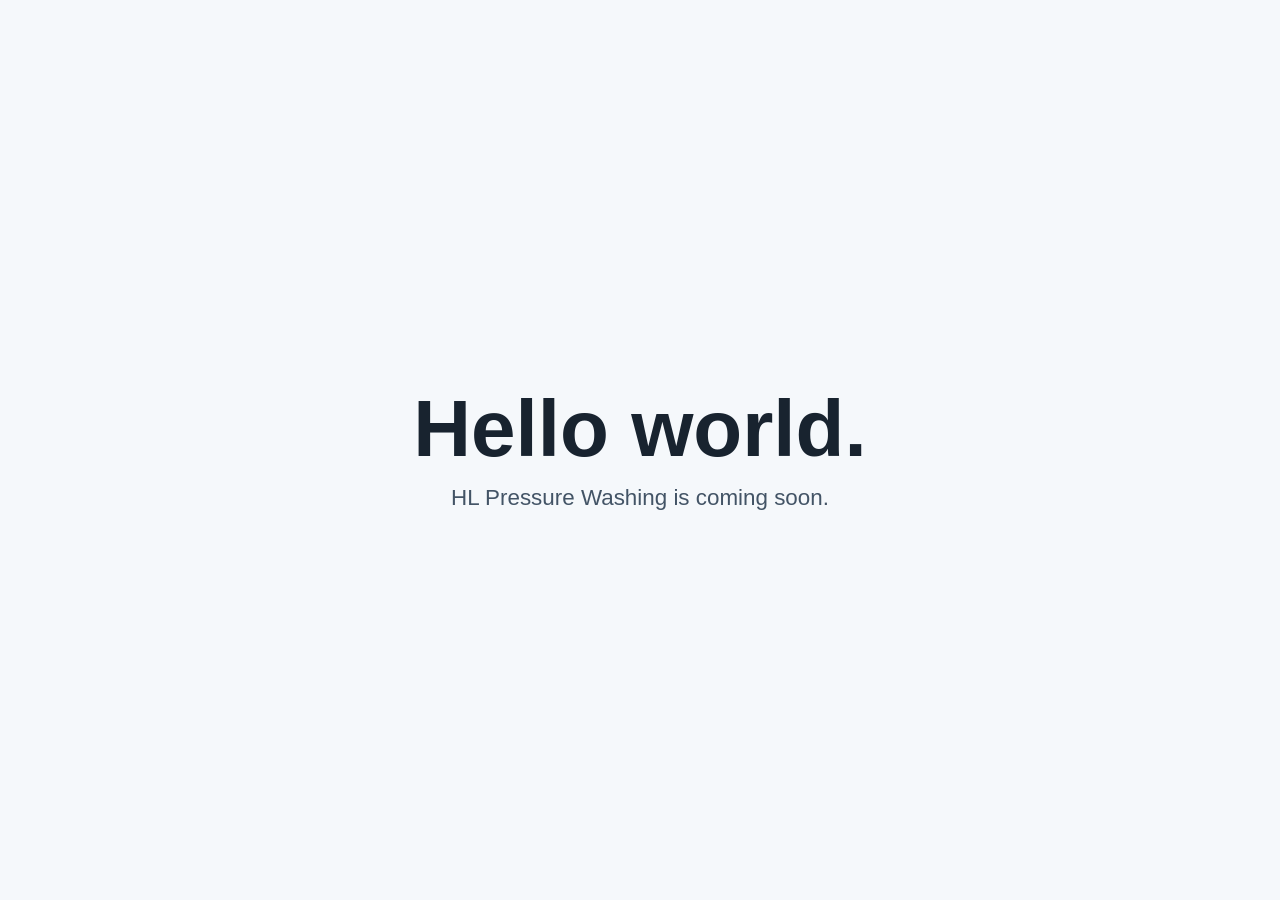
==== projects/HL-PRESSURE-WASHING/index.html @ 33809f9d "Update website and project assets" ====
<!doctype html>
<html lang="en">
<head>
  <meta charset="utf-8">
  <meta name="viewport" content="width=device-width, initial-scale=1">
  <title>HL Pressure Washing</title>
  <style>
    :root {
      color-scheme: light;
      font-family: Arial, Helvetica, sans-serif;
      background: #f5f8fb;
      color: #18232f;
    }

    body {
      margin: 0;
      min-height: 100vh;
      display: grid;
      place-items: center;
    }

    main {
      width: min(92vw, 720px);
      text-align: center;
      padding: 48px 24px;
    }

    h1 {
      margin: 0 0 16px;
      font-size: clamp(2.25rem, 8vw, 5rem);
      line-height: 1;
    }

    p {
      margin: 0;
      font-size: clamp(1.1rem, 3vw, 1.4rem);
      color: #435466;
    }
  </style>
</head>
<body>
  <main>
    <h1>Hello world.</h1>
    <p>HL Pressure Washing is coming soon.</p>
  </main>
</body>
</html>
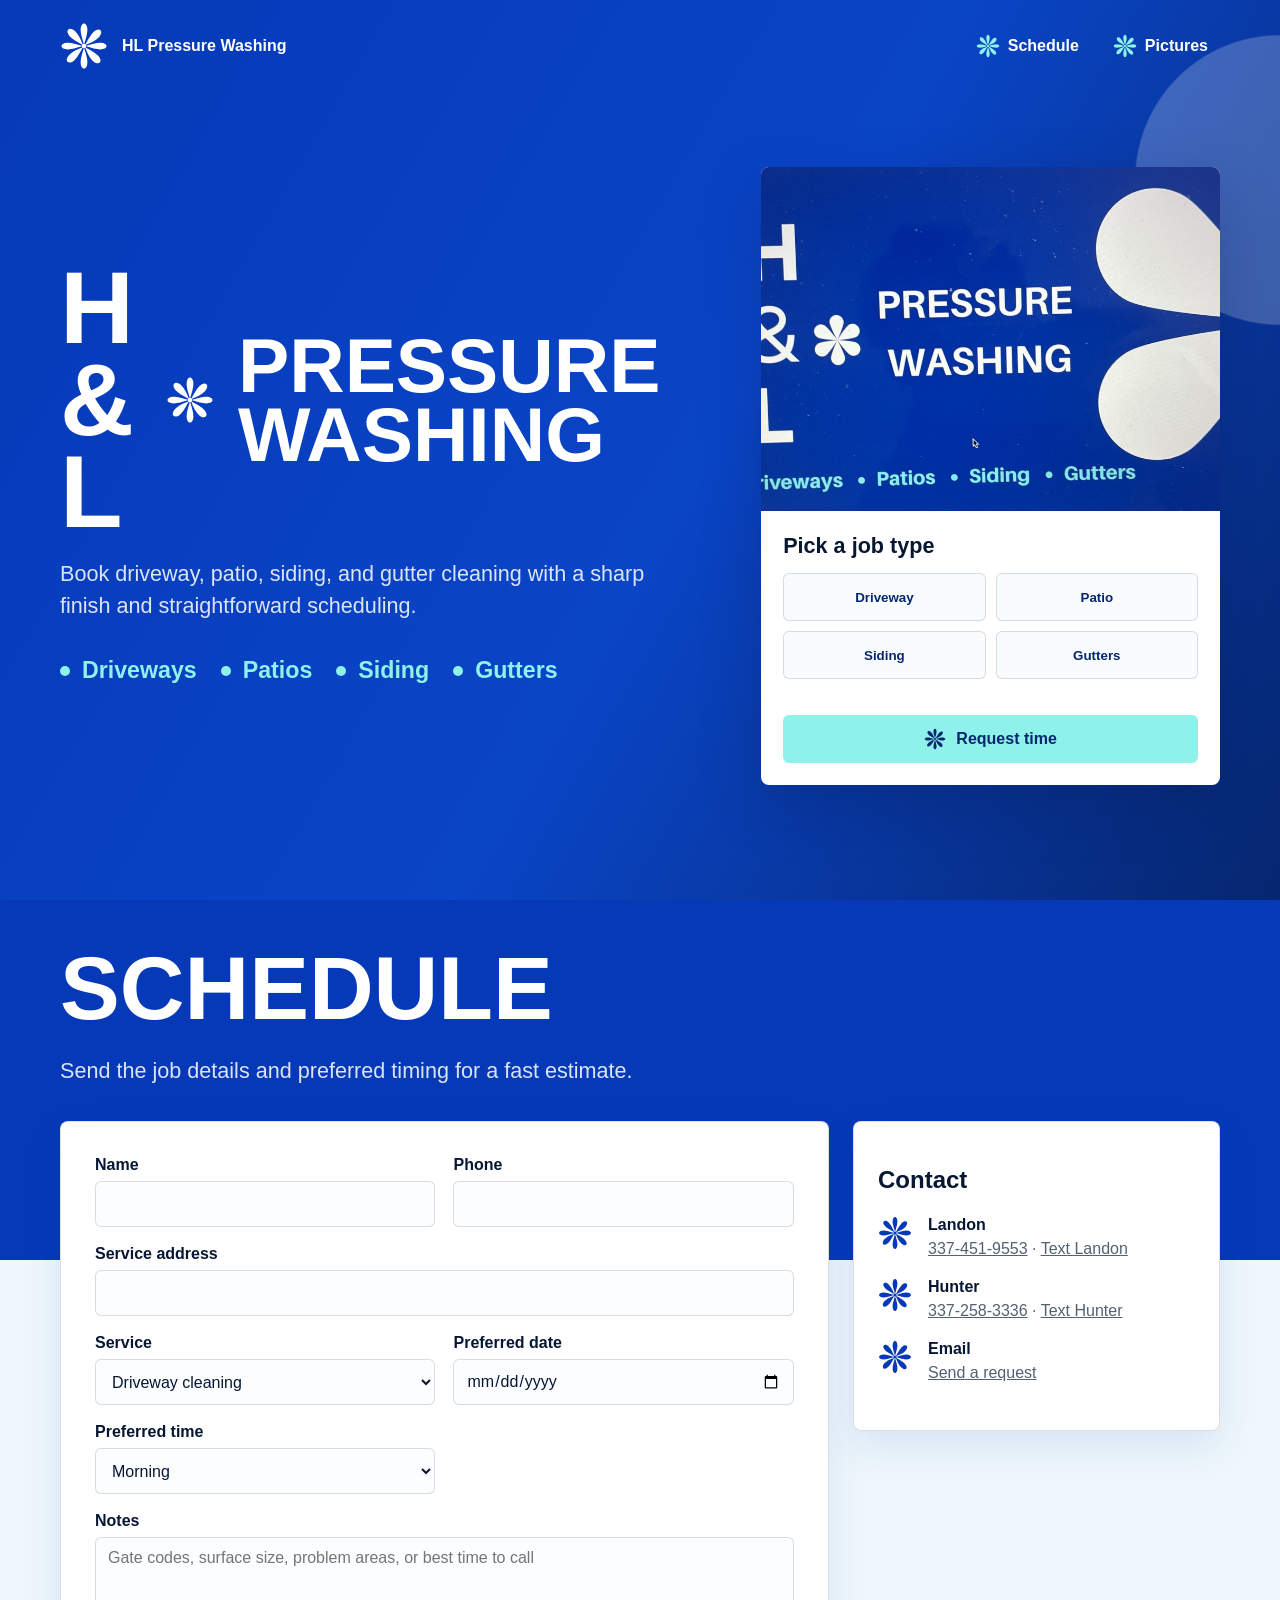
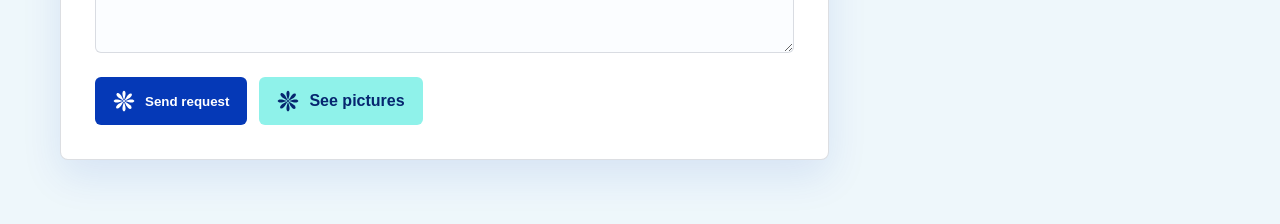
==== commit 54ea2b11: "Build HL Pressure Washing schedule site" ====
--- a/projects/HL-PRESSURE-WASHING/index.html
+++ b/projects/HL-PRESSURE-WASHING/index.html
@@ -3,45 +3,155 @@
 <head>
   <meta charset="utf-8">
   <meta name="viewport" content="width=device-width, initial-scale=1">
-  <title>HL Pressure Washing</title>
-  <style>
-    :root {
-      color-scheme: light;
-      font-family: Arial, Helvetica, sans-serif;
-      background: #f5f8fb;
-      color: #18232f;
-    }
-
-    body {
-      margin: 0;
-      min-height: 100vh;
-      display: grid;
-      place-items: center;
-    }
-
-    main {
-      width: min(92vw, 720px);
-      text-align: center;
-      padding: 48px 24px;
-    }
-
-    h1 {
-      margin: 0 0 16px;
-      font-size: clamp(2.25rem, 8vw, 5rem);
-      line-height: 1;
-    }
-
-    p {
-      margin: 0;
-      font-size: clamp(1.1rem, 3vw, 1.4rem);
-      color: #435466;
-    }
-  </style>
+  <title>Schedule | HL Pressure Washing</title>
+  <link rel="stylesheet" href="assets/styles.css">
 </head>
 <body>
-  <main>
-    <h1>Hello world.</h1>
-    <p>HL Pressure Washing is coming soon.</p>
-  </main>
+  <div class="site-shell">
+    <header class="topbar">
+      <a class="brand" href="index.html" aria-label="HL Pressure Washing scheduling">
+        <span class="brand-mark" aria-hidden="true"><svg><use href="assets/hl-burst.svg#burst"></use></svg></span>
+        <span>HL Pressure Washing</span>
+      </a>
+      <nav class="nav" aria-label="Main navigation">
+        <a class="nav-link" href="index.html">
+          <svg aria-hidden="true"><use href="assets/hl-burst.svg#burst"></use></svg>
+          Schedule
+        </a>
+        <a class="nav-link" href="work.html">
+          <svg aria-hidden="true"><use href="assets/hl-burst.svg#burst"></use></svg>
+          Pictures
+        </a>
+      </nav>
+    </header>
+
+    <main class="hero">
+      <section class="hero-copy" aria-labelledby="schedule-title">
+        <div class="stacked-name">
+          <div class="vertical-letters" aria-hidden="true">
+            <span>H</span>
+            <span>&amp;</span>
+            <span>L</span>
+          </div>
+          <div>
+            <div class="amp-row">
+              <button class="burst-button" type="button" aria-label="Spin the HL pressure washing mark">
+                <svg aria-hidden="true"><use href="assets/hl-burst.svg#burst"></use></svg>
+              </button>
+              <div class="headline">
+                <h1 id="schedule-title">Pressure<br>Washing</h1>
+              </div>
+            </div>
+          </div>
+        </div>
+        <p>Book driveway, patio, siding, and gutter cleaning with a sharp finish and straightforward scheduling.</p>
+        <div class="service-row" aria-label="Services">
+          <span>Driveways</span>
+          <span>Patios</span>
+          <span>Siding</span>
+          <span>Gutters</span>
+        </div>
+      </section>
+
+      <aside class="hero-card" aria-label="Reference sign and booking shortcut">
+        <img src="assets/hl-pressure-washing-sign.jpg" alt="HL Pressure Washing blue and white sign">
+        <div class="quick-panel">
+          <h2>Pick a job type</h2>
+          <div class="service-buttons">
+            <button class="service-pick" type="button" data-service="Driveway cleaning">Driveway</button>
+            <button class="service-pick" type="button" data-service="Patio cleaning">Patio</button>
+            <button class="service-pick" type="button" data-service="Siding wash">Siding</button>
+            <button class="service-pick" type="button" data-service="Gutter cleaning">Gutters</button>
+          </div>
+          <a class="button secondary" href="#schedule-form">
+            <svg aria-hidden="true"><use href="assets/hl-burst.svg#burst"></use></svg>
+            Request time
+          </a>
+        </div>
+      </aside>
+    </main>
+  </div>
+
+  <section class="page-shell" id="schedule-form">
+    <div class="page-title">
+      <h1>Schedule</h1>
+      <p>Send the job details and preferred timing for a fast estimate.</p>
+    </div>
+    <div class="page-grid">
+      <form class="form-panel" id="schedule-request-form" action="mailto:hlpressurwashing@gmail.com,landon.paul.leblanc@gmail.com,moralfamily@gmail.com" method="post" enctype="text/plain">
+        <div class="form-grid">
+          <div class="field">
+            <label for="name">Name</label>
+            <input id="name" name="name" autocomplete="name" required>
+          </div>
+          <div class="field">
+            <label for="phone">Phone</label>
+            <input id="phone" name="phone" autocomplete="tel" required>
+          </div>
+          <div class="field full">
+            <label for="address">Service address</label>
+            <input id="address" name="address" autocomplete="street-address">
+          </div>
+          <div class="field">
+            <label for="service">Service</label>
+            <select id="service" name="service">
+              <option>Driveway cleaning</option>
+              <option>Patio cleaning</option>
+              <option>Siding wash</option>
+              <option>Gutter cleaning</option>
+              <option>Full exterior wash</option>
+            </select>
+          </div>
+          <div class="field">
+            <label for="date">Preferred date</label>
+            <input id="date" name="preferred_date" type="date">
+          </div>
+          <div class="field">
+            <label for="time">Preferred time</label>
+            <select id="time" name="preferred_time">
+              <option>Morning</option>
+              <option>Afternoon</option>
+              <option>Evening</option>
+              <option>First available</option>
+            </select>
+          </div>
+          <div class="field full">
+            <label for="notes">Notes</label>
+            <textarea id="notes" name="notes" placeholder="Gate codes, surface size, problem areas, or best time to call"></textarea>
+          </div>
+        </div>
+        <div class="page-actions">
+          <button class="button" type="submit">
+            <svg aria-hidden="true"><use href="assets/hl-burst.svg#burst"></use></svg>
+            Send request
+          </button>
+          <a class="button secondary" href="work.html">
+            <svg aria-hidden="true"><use href="assets/hl-burst.svg#burst"></use></svg>
+            See pictures
+          </a>
+        </div>
+      </form>
+
+      <aside class="info-panel">
+        <h2>Contact</h2>
+        <div class="info-list">
+          <div class="info-item">
+            <button class="burst-button" type="button" aria-label="Spin icon for request details"><svg aria-hidden="true"><use href="assets/hl-burst.svg#burst"></use></svg></button>
+            <div><strong>Landon</strong><p><a href="tel:+13374519553">337-451-9553</a> · <a href="sms:+13374519553">Text Landon</a></p></div>
+          </div>
+          <div class="info-item">
+            <button class="burst-button" type="button" aria-label="Spin icon for estimate"><svg aria-hidden="true"><use href="assets/hl-burst.svg#burst"></use></svg></button>
+            <div><strong>Hunter</strong><p><a href="tel:+13372583336">337-258-3336</a> · <a href="sms:+13372583336">Text Hunter</a></p></div>
+          </div>
+          <div class="info-item">
+            <button class="burst-button" type="button" aria-label="Spin icon for clean result"><svg aria-hidden="true"><use href="assets/hl-burst.svg#burst"></use></svg></button>
+            <div><strong>Email</strong><p><a href="mailto:hlpressurwashing@gmail.com,landon.paul.leblanc@gmail.com,moralfamily@gmail.com">Send a request</a></p></div>
+          </div>
+        </div>
+      </aside>
+    </div>
+  </section>
+
+  <script src="assets/site.js"></script>
 </body>
 </html>
--- a/projects/HL-PRESSURE-WASHING/assets/styles.css
+++ b/projects/HL-PRESSURE-WASHING/assets/styles.css
@@ -0,0 +1,548 @@
+:root {
+  color-scheme: light;
+  --blue: #0539b7;
+  --blue-deep: #06266f;
+  --ink: #071733;
+  --aqua: #8ff2ea;
+  --mist: #eef7fb;
+  --white: #ffffff;
+  --line: rgba(7, 23, 51, 0.14);
+  --shadow: 0 22px 60px rgba(2, 19, 65, 0.22);
+  font-family: Arial, Helvetica, sans-serif;
+}
+
+* {
+  box-sizing: border-box;
+}
+
+body {
+  margin: 0;
+  min-height: 100vh;
+  background: var(--mist);
+  color: var(--ink);
+  overflow-x: hidden;
+}
+
+img {
+  display: block;
+  max-width: 100%;
+}
+
+a {
+  color: inherit;
+}
+
+.site-shell {
+  min-height: 100vh;
+  background:
+    radial-gradient(circle at 100% 20%, rgba(255, 255, 255, 0.22) 0 9rem, transparent 9.1rem),
+    linear-gradient(120deg, var(--blue) 0%, #0a45c6 54%, var(--blue-deep) 100%);
+}
+
+.topbar {
+  width: min(1160px, calc(100% - 32px));
+  margin: 0 auto;
+  padding: 22px 0;
+  display: flex;
+  align-items: center;
+  justify-content: space-between;
+  gap: 18px;
+  color: var(--white);
+}
+
+.topbar > *,
+.hero > *,
+.page-grid > *,
+.gallery-wrap > * {
+  min-width: 0;
+}
+
+.brand {
+  display: inline-flex;
+  align-items: center;
+  gap: 14px;
+  text-decoration: none;
+  font-weight: 800;
+  letter-spacing: 0;
+}
+
+.brand-mark,
+.burst-button {
+  width: 48px;
+  height: 48px;
+  border: 0;
+  color: var(--white);
+  background: transparent;
+  padding: 0;
+  display: inline-grid;
+  place-items: center;
+  cursor: pointer;
+}
+
+.brand-mark svg,
+.burst-button svg {
+  width: 100%;
+  height: 100%;
+  fill: currentColor;
+}
+
+.burst-button {
+  border-radius: 50%;
+}
+
+.burst-button:focus-visible,
+.nav-link:focus-visible,
+.button:focus-visible,
+input:focus-visible,
+textarea:focus-visible,
+select:focus-visible {
+  outline: 3px solid var(--aqua);
+  outline-offset: 4px;
+}
+
+.burst-button.is-spinning svg {
+  animation: spin-burst 740ms cubic-bezier(0.2, 0.7, 0.2, 1);
+}
+
+@keyframes spin-burst {
+  to {
+    transform: rotate(360deg);
+  }
+}
+
+.nav {
+  display: flex;
+  align-items: center;
+  gap: 10px;
+}
+
+.nav-link {
+  min-height: 44px;
+  padding: 8px 12px;
+  display: inline-flex;
+  align-items: center;
+  gap: 8px;
+  min-width: 0;
+  border-radius: 6px;
+  text-decoration: none;
+  font-weight: 800;
+  color: var(--white);
+}
+
+.nav-link svg {
+  width: 24px;
+  height: 24px;
+  color: var(--aqua);
+  fill: currentColor;
+}
+
+.hero,
+.page-grid {
+  width: min(1160px, calc(100% - 32px));
+  margin: 0 auto;
+}
+
+.hero {
+  min-height: calc(100vh - 92px);
+  display: grid;
+  grid-template-columns: minmax(0, 1fr) minmax(320px, 0.72fr);
+  gap: clamp(28px, 5vw, 70px);
+  align-items: center;
+  padding: 30px 0 70px;
+  color: var(--white);
+}
+
+.hero-copy h1,
+.page-title h1 {
+  margin: 0;
+  font-size: clamp(3rem, 6vw, 5.6rem);
+  line-height: 0.9;
+  letter-spacing: 0;
+  text-transform: uppercase;
+}
+
+.stacked-name {
+  display: grid;
+  grid-template-columns: auto minmax(0, 1fr);
+  gap: clamp(14px, 3vw, 32px);
+  align-items: center;
+}
+
+.vertical-letters {
+  display: grid;
+  gap: 12px;
+  font-size: clamp(3rem, 8vw, 7rem);
+  line-height: 0.78;
+  font-weight: 900;
+}
+
+.amp-row {
+  display: flex;
+  align-items: center;
+  gap: clamp(12px, 2vw, 24px);
+}
+
+.amp {
+  font-size: clamp(3.8rem, 9vw, 8rem);
+  line-height: 0.7;
+  font-weight: 800;
+}
+
+.headline {
+  display: grid;
+  gap: clamp(10px, 1.6vw, 18px);
+  font-weight: 900;
+}
+
+.hero-copy p,
+.page-title p {
+  max-width: 720px;
+  margin: 26px 0 0;
+  font-size: clamp(1.1rem, 2vw, 1.35rem);
+  line-height: 1.5;
+  color: rgba(255, 255, 255, 0.86);
+  overflow-wrap: anywhere;
+}
+
+.service-row {
+  display: flex;
+  flex-wrap: wrap;
+  gap: 14px 24px;
+  margin: 34px 0 0;
+  color: var(--aqua);
+  font-size: clamp(1.05rem, 2vw, 1.45rem);
+  font-weight: 800;
+}
+
+.service-row span::before {
+  content: "";
+  width: 10px;
+  height: 10px;
+  margin-right: 12px;
+  display: inline-block;
+  border-radius: 50%;
+  background: currentColor;
+  vertical-align: 0.08em;
+}
+
+.hero-card {
+  background: var(--white);
+  color: var(--ink);
+  border-radius: 8px;
+  box-shadow: var(--shadow);
+  overflow: hidden;
+}
+
+.hero-card img {
+  width: 100%;
+  aspect-ratio: 4 / 3;
+  object-fit: cover;
+}
+
+.quick-panel {
+  padding: 22px;
+  display: grid;
+  gap: 14px;
+}
+
+.quick-panel h2,
+.form-panel h2,
+.gallery-section h2 {
+  margin: 0;
+  font-size: 1.35rem;
+}
+
+.button {
+  min-height: 48px;
+  padding: 12px 18px;
+  border: 0;
+  border-radius: 6px;
+  display: inline-flex;
+  align-items: center;
+  justify-content: center;
+  gap: 10px;
+  background: var(--blue);
+  color: var(--white);
+  text-decoration: none;
+  font-weight: 800;
+  cursor: pointer;
+}
+
+.button svg {
+  width: 22px;
+  height: 22px;
+  fill: currentColor;
+}
+
+.button.secondary {
+  background: var(--aqua);
+  color: var(--blue-deep);
+}
+
+.page-shell {
+  min-height: 100vh;
+  background: linear-gradient(180deg, var(--blue) 0 360px, var(--mist) 360px);
+}
+
+.page-title {
+  width: min(1160px, calc(100% - 32px));
+  margin: 0 auto;
+  padding: 48px 0 34px;
+  color: var(--white);
+}
+
+.page-title h1 {
+  font-size: clamp(2.7rem, 7vw, 6rem);
+}
+
+.page-grid {
+  display: grid;
+  grid-template-columns: minmax(0, 0.88fr) minmax(280px, 0.42fr);
+  gap: 24px;
+  padding: 0 0 64px;
+}
+
+.form-panel,
+.info-panel,
+.gallery-section {
+  background: var(--white);
+  border: 1px solid var(--line);
+  border-radius: 8px;
+  box-shadow: 0 16px 40px rgba(5, 57, 183, 0.1);
+}
+
+.form-panel {
+  padding: clamp(20px, 4vw, 34px);
+}
+
+.form-grid {
+  display: grid;
+  grid-template-columns: repeat(2, minmax(0, 1fr));
+  gap: 18px;
+}
+
+.field {
+  display: grid;
+  gap: 7px;
+}
+
+.field.full {
+  grid-column: 1 / -1;
+}
+
+label {
+  font-weight: 800;
+}
+
+input,
+select,
+textarea {
+  width: 100%;
+  min-height: 46px;
+  border: 1px solid var(--line);
+  border-radius: 6px;
+  padding: 11px 12px;
+  font: inherit;
+  color: var(--ink);
+  background: #fbfdff;
+}
+
+textarea {
+  min-height: 116px;
+  resize: vertical;
+}
+
+.service-buttons {
+  display: grid;
+  grid-template-columns: repeat(2, minmax(0, 1fr));
+  gap: 10px;
+  margin: 0 0 22px;
+}
+
+.service-pick {
+  min-height: 48px;
+  border: 1px solid var(--line);
+  border-radius: 6px;
+  background: #f8fcff;
+  color: var(--blue-deep);
+  font-weight: 800;
+  cursor: pointer;
+}
+
+.info-panel {
+  padding: 24px;
+  align-self: start;
+}
+
+.info-list {
+  display: grid;
+  gap: 18px;
+  margin: 22px 0;
+}
+
+.info-item {
+  display: grid;
+  grid-template-columns: 38px minmax(0, 1fr);
+  gap: 12px;
+  align-items: start;
+}
+
+.info-item .burst-button {
+  width: 34px;
+  height: 34px;
+  color: var(--blue);
+}
+
+.info-item p {
+  margin: 3px 0 0;
+  color: #526173;
+  line-height: 1.45;
+}
+
+.gallery-wrap {
+  width: min(1160px, calc(100% - 32px));
+  margin: 0 auto;
+  padding: 0 0 64px;
+}
+
+.gallery-section {
+  padding: clamp(18px, 3vw, 30px);
+}
+
+.gallery-grid {
+  display: grid;
+  grid-template-columns: repeat(3, minmax(0, 1fr));
+  gap: 18px;
+  margin-top: 22px;
+}
+
+.work-card {
+  min-height: 270px;
+  border: 1px solid var(--line);
+  border-radius: 8px;
+  overflow: hidden;
+  background: #f8fcff;
+}
+
+.work-card img,
+.work-placeholder {
+  width: 100%;
+  aspect-ratio: 4 / 3;
+  object-fit: cover;
+}
+
+.work-placeholder {
+  display: grid;
+  place-items: center;
+  background:
+    linear-gradient(135deg, rgba(143, 242, 234, 0.45), rgba(5, 57, 183, 0.16)),
+    #eff8fb;
+  color: var(--blue);
+}
+
+.work-placeholder .burst-button {
+  color: var(--blue);
+}
+
+.work-card h3 {
+  margin: 14px 14px 4px;
+  font-size: 1.05rem;
+}
+
+.work-card p {
+  margin: 0 14px 16px;
+  color: #526173;
+  line-height: 1.45;
+}
+
+.page-actions {
+  display: flex;
+  flex-wrap: wrap;
+  gap: 12px;
+  margin-top: 24px;
+}
+
+@media (max-width: 860px) {
+  .topbar,
+  .nav {
+    align-items: flex-start;
+  }
+
+  .topbar {
+    flex-direction: column;
+  }
+
+  .hero,
+  .page-grid {
+    grid-template-columns: 1fr;
+  }
+
+  .hero {
+    min-height: 0;
+  }
+
+  .gallery-grid {
+    grid-template-columns: repeat(2, minmax(0, 1fr));
+  }
+}
+
+@media (max-width: 560px) {
+  .topbar {
+    width: min(100% - 32px, 358px);
+  }
+
+  .hero,
+  .page-title,
+  .page-grid,
+  .gallery-wrap {
+    width: min(100% - 48px, 342px);
+  }
+
+  .brand {
+    max-width: 100%;
+  }
+
+  .nav {
+    width: 100%;
+    display: grid;
+    grid-template-columns: 1fr 1fr;
+    gap: 8px;
+  }
+
+  .nav-link {
+    justify-content: center;
+    padding-inline: 8px;
+    font-size: 0.95rem;
+    white-space: nowrap;
+  }
+
+  .nav-link svg {
+    width: 21px;
+    height: 21px;
+    flex: 0 0 auto;
+  }
+
+  .stacked-name {
+    grid-template-columns: 1fr;
+  }
+
+  .vertical-letters {
+    grid-template-columns: repeat(3, max-content);
+    gap: 8px;
+  }
+
+  .form-grid,
+  .service-buttons,
+  .gallery-grid {
+    grid-template-columns: 1fr;
+  }
+
+  .hero-copy h1,
+  .page-title h1 {
+    font-size: clamp(2.45rem, 11vw, 3.4rem);
+  }
+
+  .page-title p {
+    max-width: 270px;
+  }
+}
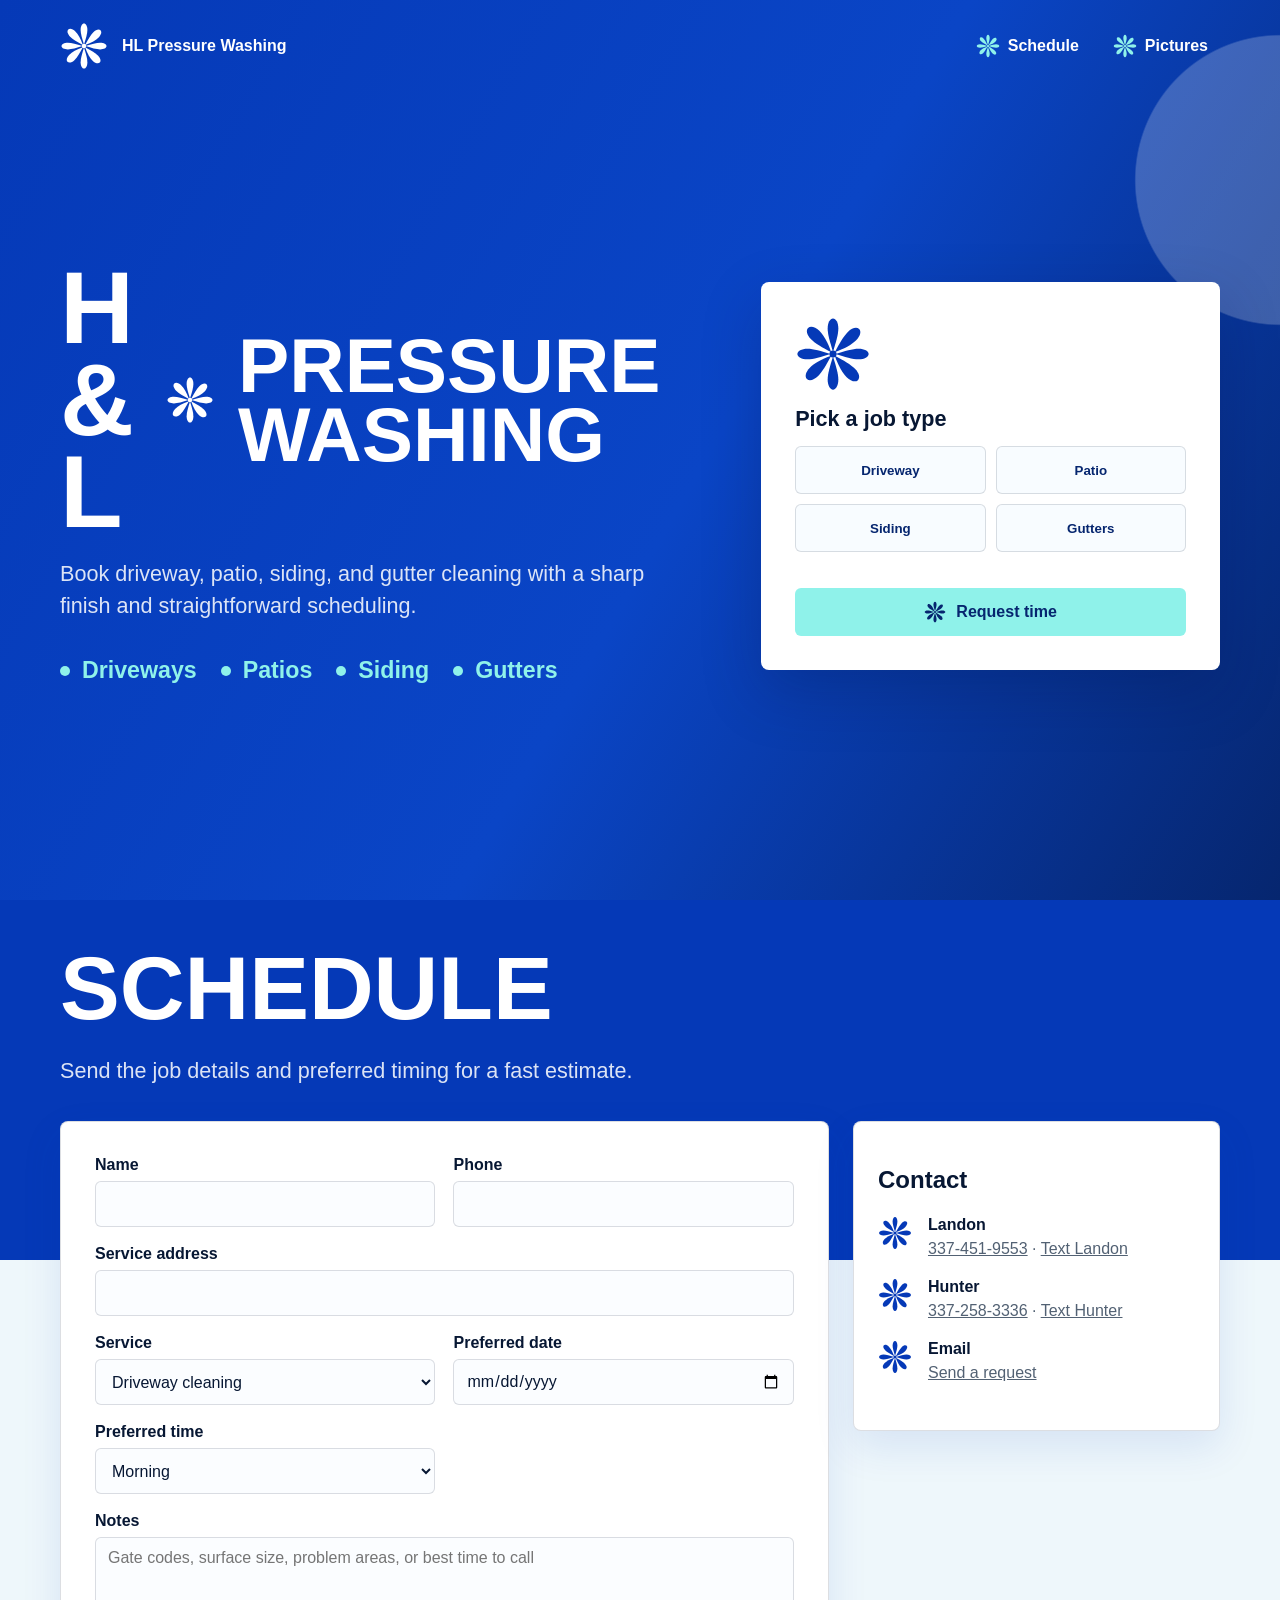
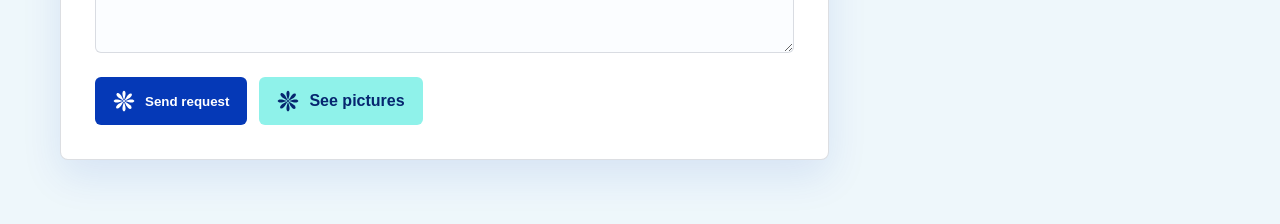
==== commit f3394426: "Remove scheduler sign image" ====
--- a/projects/HL-PRESSURE-WASHING/index.html
+++ b/projects/HL-PRESSURE-WASHING/index.html
@@ -53,9 +53,11 @@
         </div>
       </section>
 
-      <aside class="hero-card" aria-label="Reference sign and booking shortcut">
-        <img src="assets/hl-pressure-washing-sign.jpg" alt="HL Pressure Washing blue and white sign">
+      <aside class="hero-card schedule-card" aria-label="Booking shortcut">
         <div class="quick-panel">
+          <button class="burst-button" type="button" aria-label="Spin the scheduling mark">
+            <svg aria-hidden="true"><use href="assets/hl-burst.svg#burst"></use></svg>
+          </button>
           <h2>Pick a job type</h2>
           <div class="service-buttons">
             <button class="service-pick" type="button" data-service="Driveway cleaning">Driveway</button>
--- a/projects/HL-PRESSURE-WASHING/assets/styles.css
+++ b/projects/HL-PRESSURE-WASHING/assets/styles.css
@@ -245,6 +245,16 @@
   gap: 14px;
 }
 
+.schedule-card .quick-panel {
+  padding: clamp(24px, 4vw, 34px);
+}
+
+.schedule-card .quick-panel > .burst-button {
+  width: 76px;
+  height: 76px;
+  color: var(--blue);
+}
+
 .quick-panel h2,
 .form-panel h2,
 .gallery-section h2 {
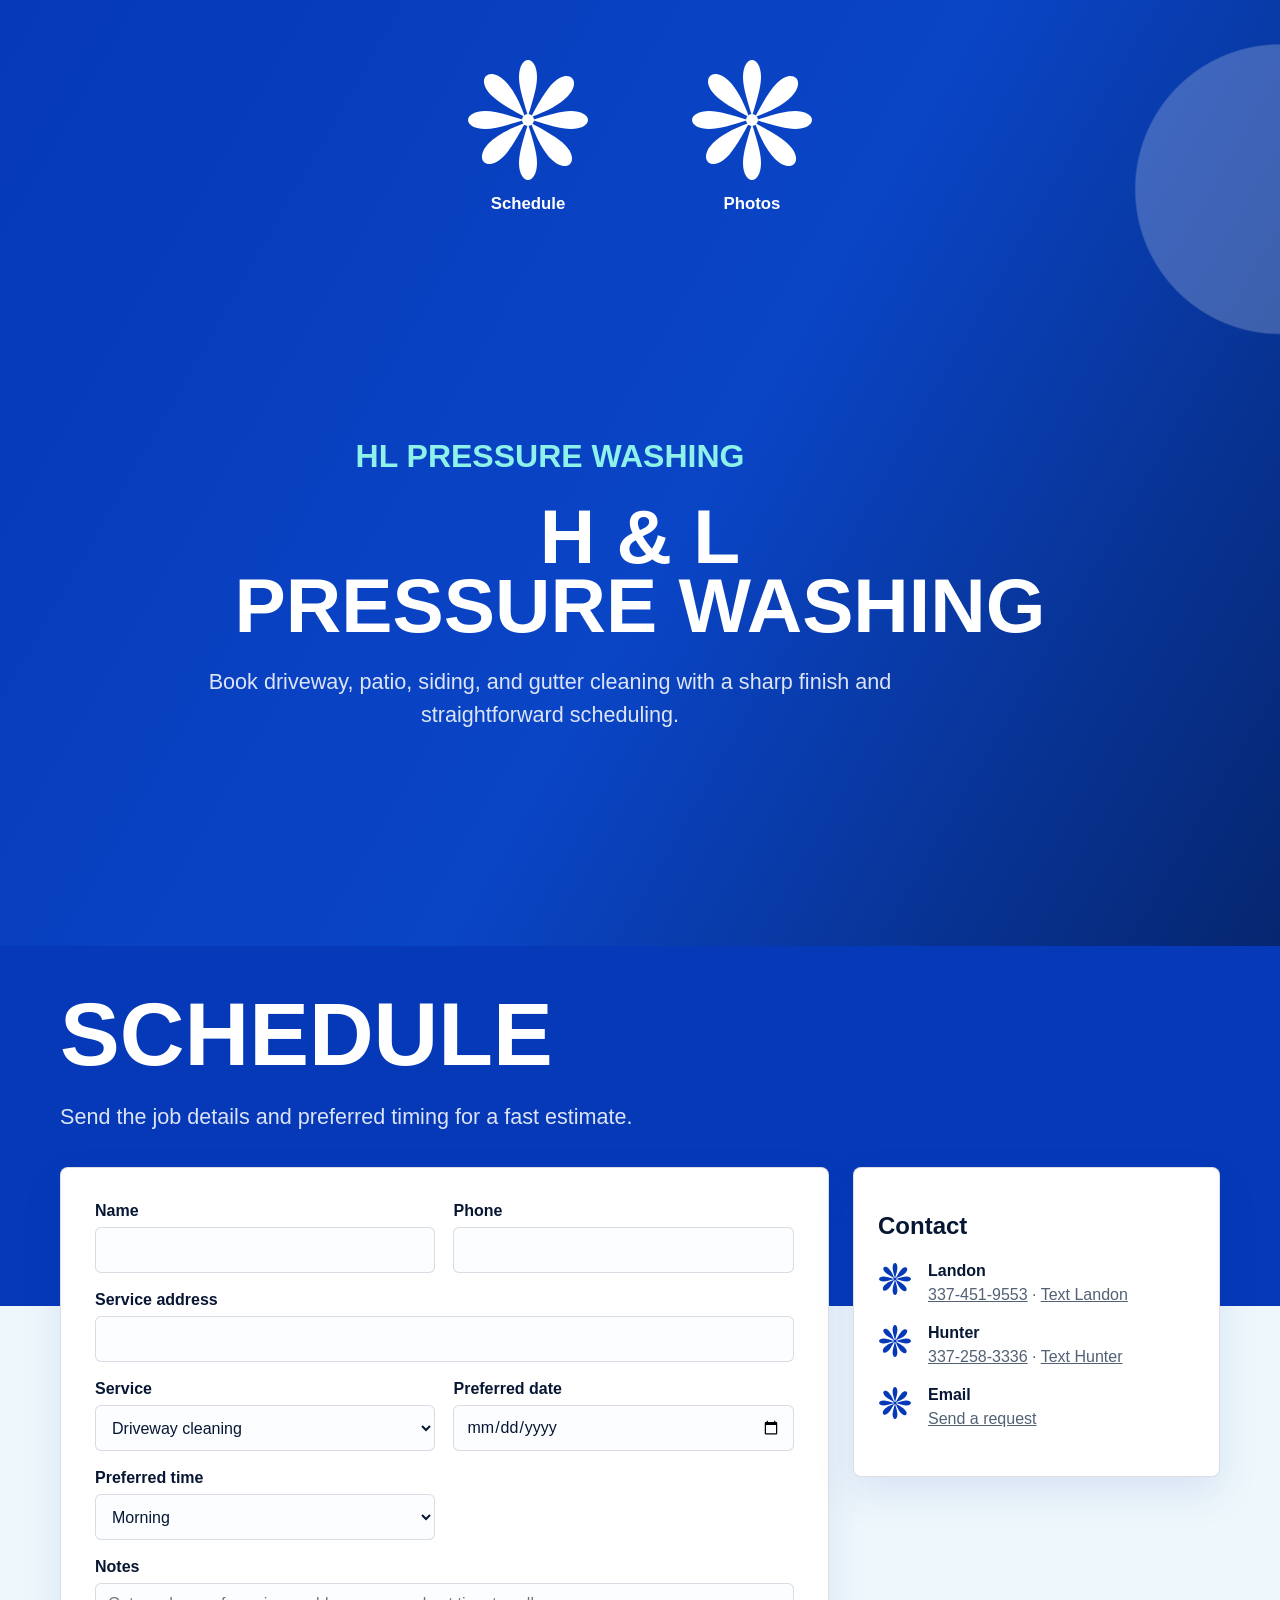
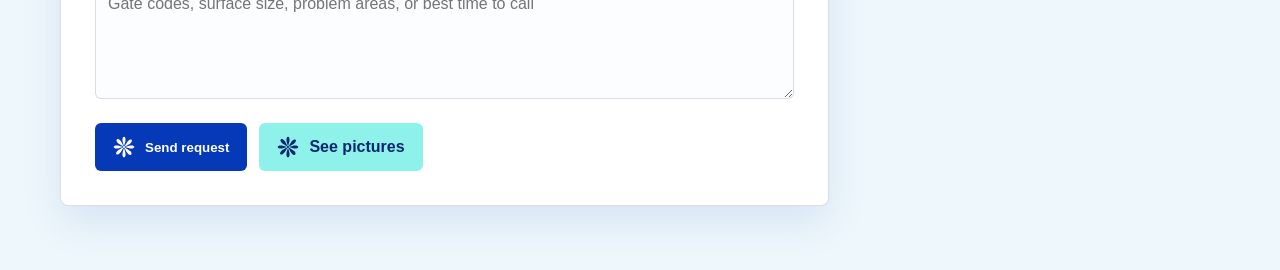
==== commit f88b30fa: "Simplify HL landing navigation" ====
--- a/projects/HL-PRESSURE-WASHING/index.html
+++ b/projects/HL-PRESSURE-WASHING/index.html
@@ -8,69 +8,28 @@
 </head>
 <body>
   <div class="site-shell">
-    <header class="topbar">
-      <a class="brand" href="index.html" aria-label="HL Pressure Washing scheduling">
-        <span class="brand-mark" aria-hidden="true"><svg><use href="assets/hl-burst.svg#burst"></use></svg></span>
-        <span>HL Pressure Washing</span>
-      </a>
-      <nav class="nav" aria-label="Main navigation">
-        <a class="nav-link" href="index.html">
+    <header class="topbar landing-topbar">
+      <nav class="icon-nav" aria-label="Main navigation">
+        <a class="icon-link" href="#schedule-form" aria-label="Go to scheduling">
           <svg aria-hidden="true"><use href="assets/hl-burst.svg#burst"></use></svg>
           Schedule
         </a>
-        <a class="nav-link" href="work.html">
+        <a class="icon-link" href="work.html" aria-label="Go to photos">
           <svg aria-hidden="true"><use href="assets/hl-burst.svg#burst"></use></svg>
-          Pictures
+          Photos
         </a>
       </nav>
     </header>
 
-    <main class="hero">
-      <section class="hero-copy" aria-labelledby="schedule-title">
-        <div class="stacked-name">
-          <div class="vertical-letters" aria-hidden="true">
-            <span>H</span>
-            <span>&amp;</span>
-            <span>L</span>
-          </div>
-          <div>
-            <div class="amp-row">
-              <button class="burst-button" type="button" aria-label="Spin the HL pressure washing mark">
-                <svg aria-hidden="true"><use href="assets/hl-burst.svg#burst"></use></svg>
-              </button>
-              <div class="headline">
-                <h1 id="schedule-title">Pressure<br>Washing</h1>
-              </div>
-            </div>
-          </div>
-        </div>
+    <main class="hero hero-simple">
+      <section class="hero-copy hero-centered" aria-labelledby="schedule-title">
+        <p class="company-name">HL Pressure Washing</p>
+        <h1 id="schedule-title">
+          <span>H &amp; L</span>
+          <span>Pressure Washing</span>
+        </h1>
         <p>Book driveway, patio, siding, and gutter cleaning with a sharp finish and straightforward scheduling.</p>
-        <div class="service-row" aria-label="Services">
-          <span>Driveways</span>
-          <span>Patios</span>
-          <span>Siding</span>
-          <span>Gutters</span>
-        </div>
       </section>
-
-      <aside class="hero-card schedule-card" aria-label="Booking shortcut">
-        <div class="quick-panel">
-          <button class="burst-button" type="button" aria-label="Spin the scheduling mark">
-            <svg aria-hidden="true"><use href="assets/hl-burst.svg#burst"></use></svg>
-          </button>
-          <h2>Pick a job type</h2>
-          <div class="service-buttons">
-            <button class="service-pick" type="button" data-service="Driveway cleaning">Driveway</button>
-            <button class="service-pick" type="button" data-service="Patio cleaning">Patio</button>
-            <button class="service-pick" type="button" data-service="Siding wash">Siding</button>
-            <button class="service-pick" type="button" data-service="Gutter cleaning">Gutters</button>
-          </div>
-          <a class="button secondary" href="#schedule-form">
-            <svg aria-hidden="true"><use href="assets/hl-burst.svg#burst"></use></svg>
-            Request time
-          </a>
-        </div>
-      </aside>
     </main>
   </div>
 
--- a/projects/HL-PRESSURE-WASHING/assets/styles.css
+++ b/projects/HL-PRESSURE-WASHING/assets/styles.css
@@ -50,6 +50,11 @@
   color: var(--white);
 }
 
+.landing-topbar {
+  justify-content: center;
+  padding-top: clamp(28px, 5vw, 56px);
+}
+
 .topbar > *,
 .hero > *,
 .page-grid > *,
@@ -136,6 +141,37 @@
   fill: currentColor;
 }
 
+.icon-nav {
+  display: flex;
+  justify-content: center;
+  align-items: start;
+  gap: clamp(28px, 8vw, 96px);
+}
+
+.icon-link {
+  display: grid;
+  justify-items: center;
+  gap: 10px;
+  color: var(--white);
+  text-decoration: none;
+  font-weight: 900;
+  font-size: 1.05rem;
+}
+
+.icon-link svg {
+  width: clamp(74px, 12vw, 128px);
+  height: clamp(74px, 12vw, 128px);
+  color: var(--white);
+  fill: currentColor;
+  transition: transform 180ms ease, color 180ms ease;
+}
+
+.icon-link:hover svg,
+.icon-link:focus-visible svg {
+  color: var(--aqua);
+  transform: rotate(24deg) scale(1.04);
+}
+
 .hero,
 .page-grid {
   width: min(1160px, calc(100% - 32px));
@@ -150,6 +186,18 @@
   align-items: center;
   padding: 30px 0 70px;
   color: var(--white);
+}
+
+.hero-simple {
+  min-height: calc(100vh - 190px);
+  grid-template-columns: 1fr;
+  justify-items: center;
+  text-align: center;
+  padding-top: clamp(20px, 4vw, 52px);
+}
+
+.hero-centered {
+  width: min(900px, 100%);
 }
 
 .hero-copy h1,
@@ -158,6 +206,18 @@
   font-size: clamp(3rem, 6vw, 5.6rem);
   line-height: 0.9;
   letter-spacing: 0;
+  text-transform: uppercase;
+}
+
+.hero-copy h1 span {
+  display: block;
+}
+
+.company-name {
+  margin: 0 0 22px;
+  color: var(--aqua);
+  font-size: clamp(1.25rem, 3vw, 2rem);
+  font-weight: 900;
   text-transform: uppercase;
 }
 
@@ -202,6 +262,14 @@
   line-height: 1.5;
   color: rgba(255, 255, 255, 0.86);
   overflow-wrap: anywhere;
+}
+
+.hero-copy .company-name {
+  margin: 0 0 22px;
+  color: var(--aqua);
+  font-size: clamp(1.25rem, 3vw, 2rem);
+  font-weight: 900;
+  text-transform: uppercase;
 }
 
 .service-row {
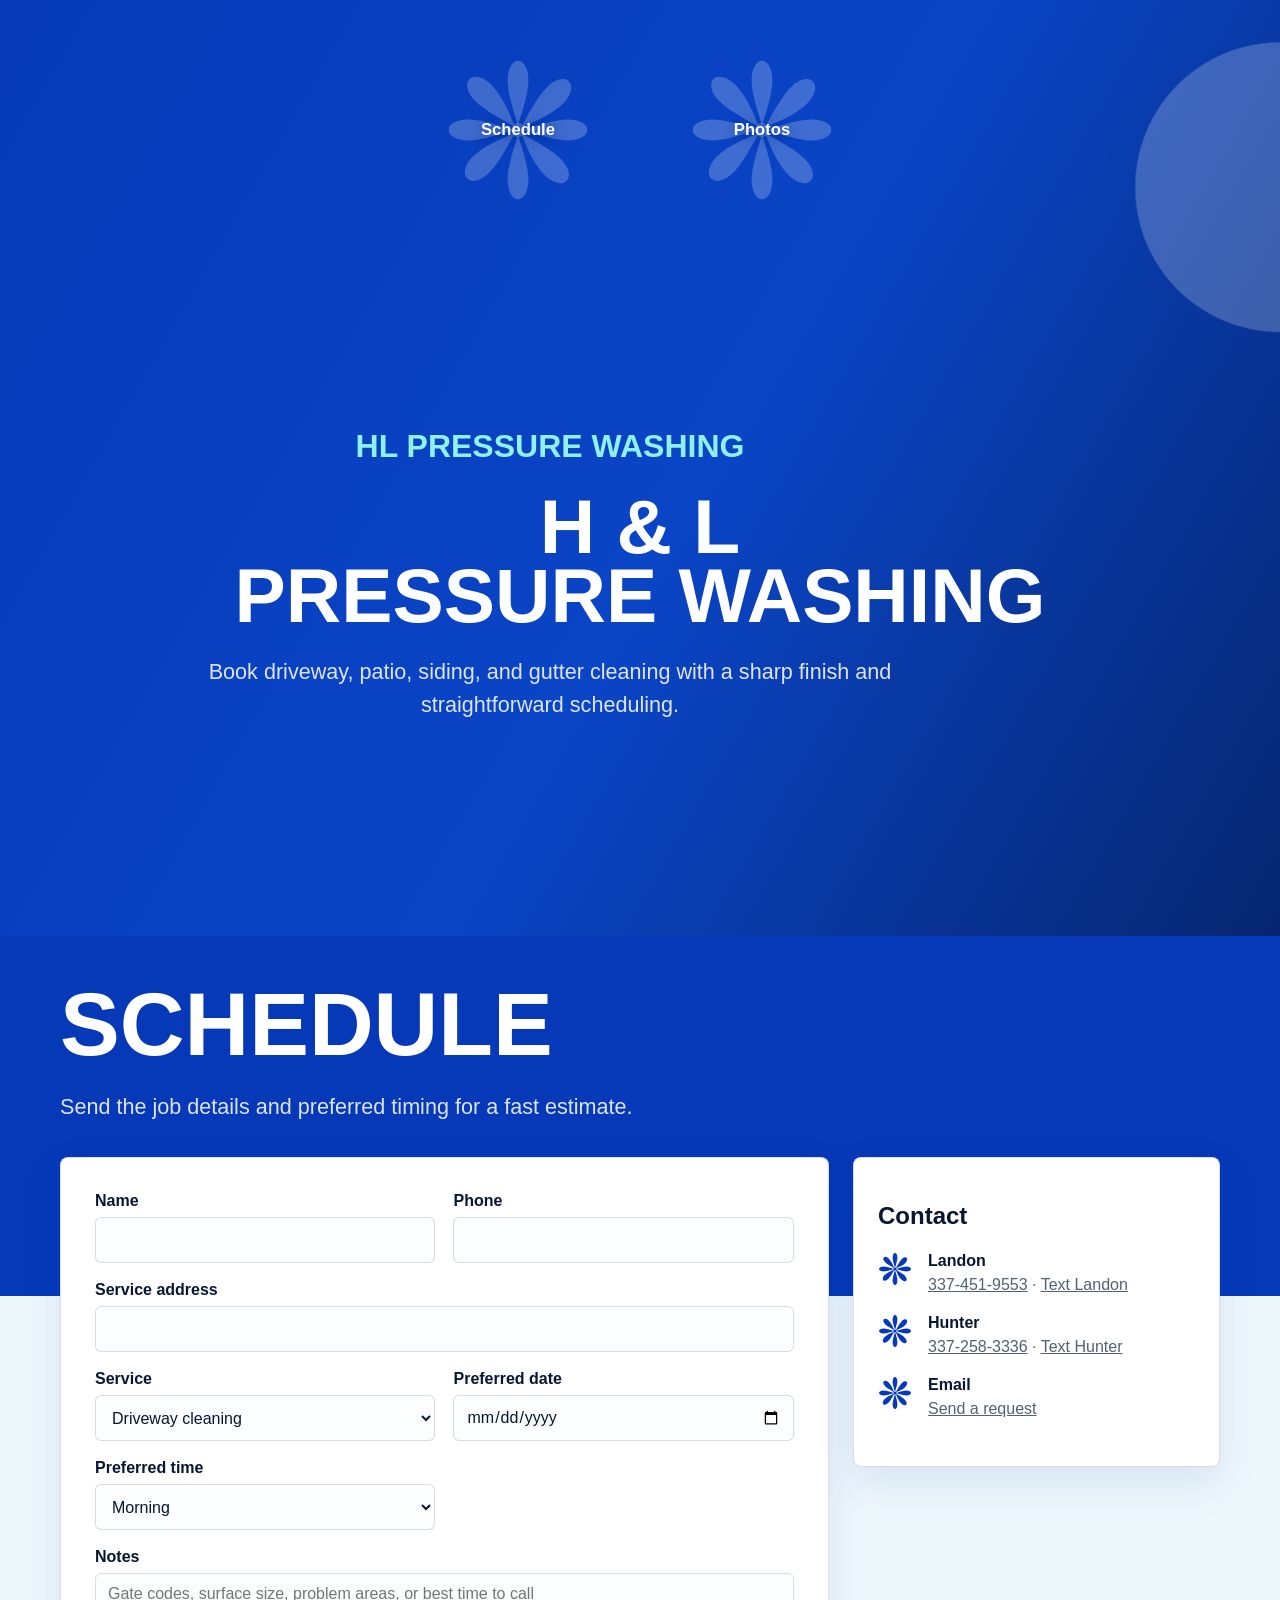
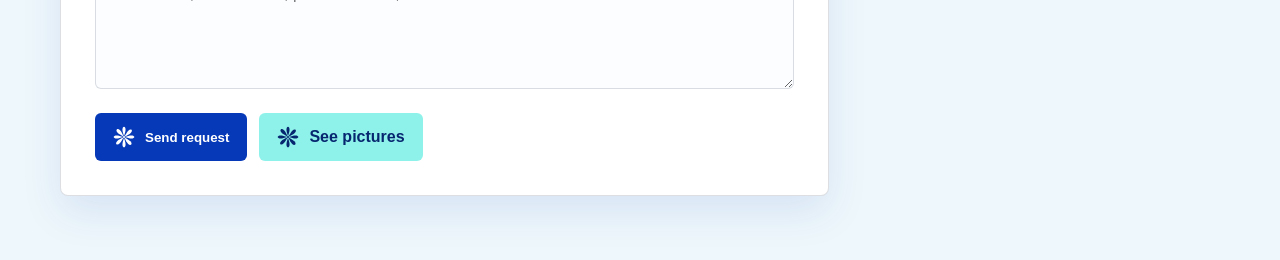
==== commit 74459d94: "Embed nav labels in HL logos" ====
--- a/projects/HL-PRESSURE-WASHING/index.html
+++ b/projects/HL-PRESSURE-WASHING/index.html
@@ -12,11 +12,11 @@
       <nav class="icon-nav" aria-label="Main navigation">
         <a class="icon-link" href="#schedule-form" aria-label="Go to scheduling">
           <svg aria-hidden="true"><use href="assets/hl-burst.svg#burst"></use></svg>
-          Schedule
+          <span>Schedule</span>
         </a>
         <a class="icon-link" href="work.html" aria-label="Go to photos">
           <svg aria-hidden="true"><use href="assets/hl-burst.svg#burst"></use></svg>
-          Photos
+          <span>Photos</span>
         </a>
       </nav>
     </header>
--- a/projects/HL-PRESSURE-WASHING/assets/styles.css
+++ b/projects/HL-PRESSURE-WASHING/assets/styles.css
@@ -149,26 +149,39 @@
 }
 
 .icon-link {
-  display: grid;
-  justify-items: center;
-  gap: 10px;
+  position: relative;
+  width: clamp(92px, 14vw, 148px);
+  height: clamp(92px, 14vw, 148px);
+  display: grid;
+  place-items: center;
   color: var(--white);
   text-decoration: none;
   font-weight: 900;
-  font-size: 1.05rem;
+  font-size: clamp(0.86rem, 1.3vw, 1.08rem);
 }
 
 .icon-link svg {
-  width: clamp(74px, 12vw, 128px);
-  height: clamp(74px, 12vw, 128px);
-  color: var(--white);
+  width: 100%;
+  height: 100%;
+  color: rgba(255, 255, 255, 0.22);
   fill: currentColor;
   transition: transform 180ms ease, color 180ms ease;
 }
 
+.icon-link span {
+  position: absolute;
+  inset: 0;
+  display: grid;
+  place-items: center;
+  color: var(--white);
+  text-align: center;
+  text-shadow: 0 2px 12px rgba(6, 38, 111, 0.55);
+  pointer-events: none;
+}
+
 .icon-link:hover svg,
 .icon-link:focus-visible svg {
-  color: var(--aqua);
+  color: rgba(143, 242, 234, 0.38);
   transform: rotate(24deg) scale(1.04);
 }
 
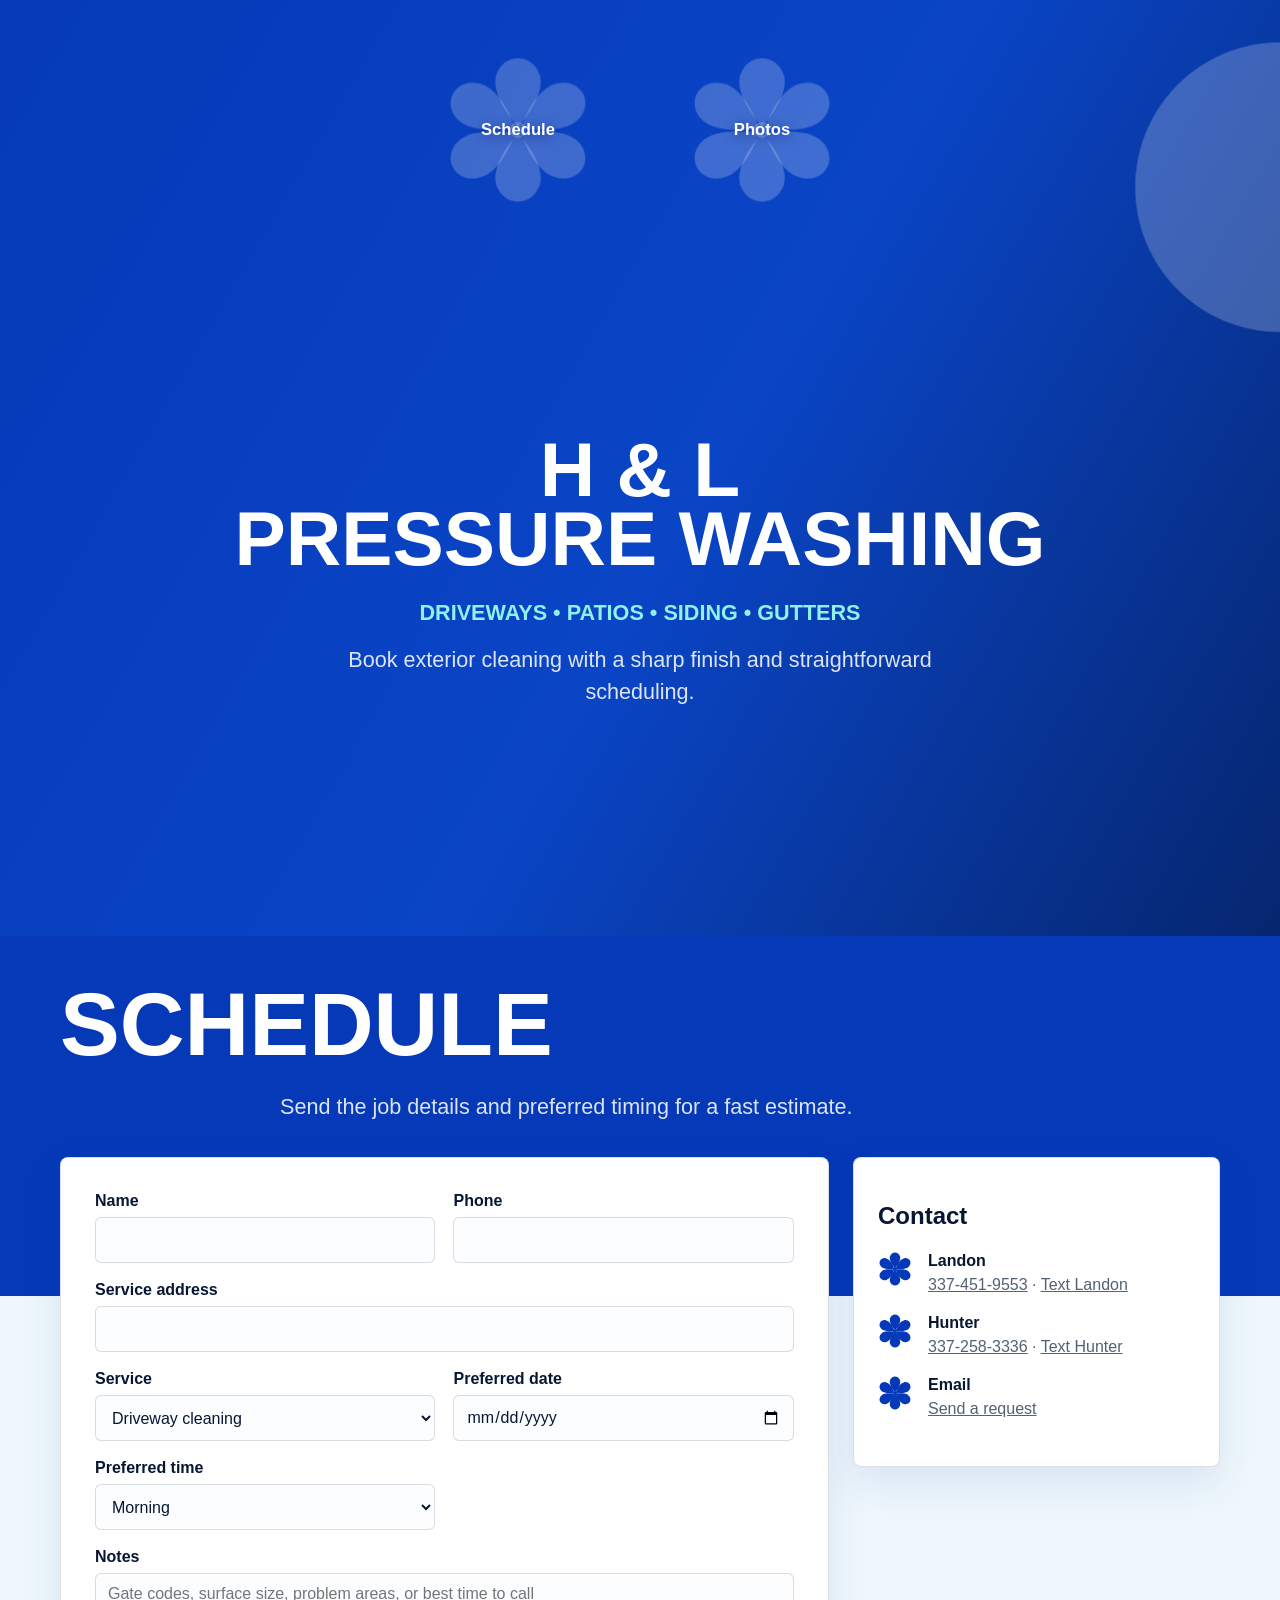
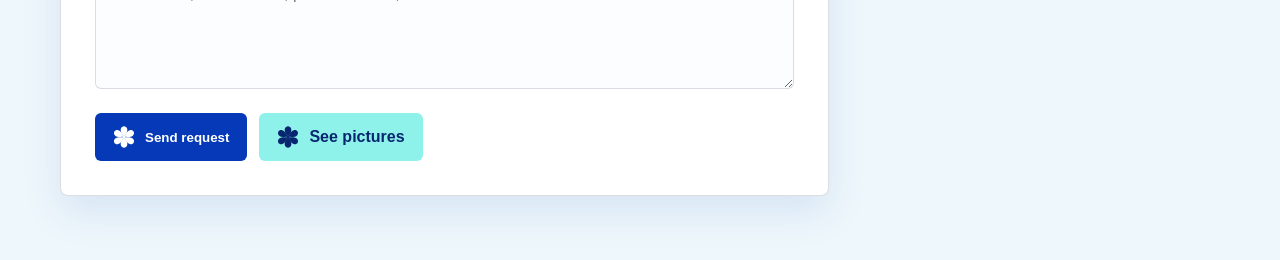
==== commit 5dd95055: "Animate droplet logo petals" ====
--- a/projects/HL-PRESSURE-WASHING/index.html
+++ b/projects/HL-PRESSURE-WASHING/index.html
@@ -11,11 +11,27 @@
     <header class="topbar landing-topbar">
       <nav class="icon-nav" aria-label="Main navigation">
         <a class="icon-link" href="#schedule-form" aria-label="Go to scheduling">
-          <svg aria-hidden="true"><use href="assets/hl-burst.svg#burst"></use></svg>
+          <svg class="droplet-logo" viewBox="0 0 128 128" aria-hidden="true">
+            <path class="droplet-petal petal-1" d="M64 62C49 43 42 29 45 17 48 7 56 2 64 2s16 5 19 15c3 12-4 26-19 45Z"/>
+            <path class="droplet-petal petal-2" d="M66 63c9-23 19-36 31-39 10-3 19 1 23 8s3 17-5 24c-9 8-25 9-49 7Z"/>
+            <path class="droplet-petal petal-3" d="M66 66c24-2 40-1 49 7 8 7 9 17 5 24s-13 11-23 8c-12-3-22-16-31-39Z"/>
+            <path class="droplet-petal petal-4" d="M64 66c15 19 22 33 19 45-3 10-11 15-19 15s-16-5-19-15c-3-12 4-26 19-45Z"/>
+            <path class="droplet-petal petal-5" d="M62 66c-9 23-19 36-31 39-10 3-19-1-23-8s-3-17 5-24c9-8 25-9 49-7Z"/>
+            <path class="droplet-petal petal-6" d="M62 63c-24 2-40 1-49-7-8-7-9-17-5-24s13-11 23-8c12 3 22 16 31 39Z"/>
+            <circle cx="64" cy="64" r="7"/>
+          </svg>
           <span>Schedule</span>
         </a>
         <a class="icon-link" href="work.html" aria-label="Go to photos">
-          <svg aria-hidden="true"><use href="assets/hl-burst.svg#burst"></use></svg>
+          <svg class="droplet-logo" viewBox="0 0 128 128" aria-hidden="true">
+            <path class="droplet-petal petal-1" d="M64 62C49 43 42 29 45 17 48 7 56 2 64 2s16 5 19 15c3 12-4 26-19 45Z"/>
+            <path class="droplet-petal petal-2" d="M66 63c9-23 19-36 31-39 10-3 19 1 23 8s3 17-5 24c-9 8-25 9-49 7Z"/>
+            <path class="droplet-petal petal-3" d="M66 66c24-2 40-1 49 7 8 7 9 17 5 24s-13 11-23 8c-12-3-22-16-31-39Z"/>
+            <path class="droplet-petal petal-4" d="M64 66c15 19 22 33 19 45-3 10-11 15-19 15s-16-5-19-15c-3-12 4-26 19-45Z"/>
+            <path class="droplet-petal petal-5" d="M62 66c-9 23-19 36-31 39-10 3-19-1-23-8s-3-17 5-24c9-8 25-9 49-7Z"/>
+            <path class="droplet-petal petal-6" d="M62 63c-24 2-40 1-49-7-8-7-9-17-5-24s13-11 23-8c12 3 22 16 31 39Z"/>
+            <circle cx="64" cy="64" r="7"/>
+          </svg>
           <span>Photos</span>
         </a>
       </nav>
@@ -23,12 +39,12 @@
 
     <main class="hero hero-simple">
       <section class="hero-copy hero-centered" aria-labelledby="schedule-title">
-        <p class="company-name">HL Pressure Washing</p>
         <h1 id="schedule-title">
           <span>H &amp; L</span>
           <span>Pressure Washing</span>
         </h1>
-        <p>Book driveway, patio, siding, and gutter cleaning with a sharp finish and straightforward scheduling.</p>
+        <p class="service-line">Driveways &bull; Patios &bull; Siding &bull; Gutters</p>
+        <p class="hero-subcopy">Book exterior cleaning with a sharp finish and straightforward scheduling.</p>
       </section>
     </main>
   </div>
--- a/projects/HL-PRESSURE-WASHING/assets/styles.css
+++ b/projects/HL-PRESSURE-WASHING/assets/styles.css
@@ -115,6 +115,74 @@
   }
 }
 
+.is-transitioning {
+  overflow: hidden;
+}
+
+.page-transition {
+  position: fixed;
+  inset: 0;
+  z-index: 999;
+  display: grid;
+  place-items: center;
+  pointer-events: none;
+  background:
+    radial-gradient(circle at var(--start-x) var(--start-y), var(--blue-deep) 0 0, rgba(6, 38, 111, 0) 0);
+  animation: transition-wash 1300ms cubic-bezier(0.16, 0.82, 0.25, 1) forwards;
+  will-change: background, opacity;
+}
+
+.page-transition-mark {
+  position: fixed;
+  left: var(--start-x);
+  top: var(--start-y);
+  width: var(--start-size);
+  height: var(--start-size);
+  display: grid;
+  place-items: center;
+  color: rgba(255, 255, 255, 0.22);
+  transform: translate(-50%, -50%);
+  transform-origin: center;
+  animation: transition-mark 1300ms cubic-bezier(0.16, 0.82, 0.25, 1) forwards;
+  will-change: transform, opacity;
+}
+
+.page-transition-mark svg {
+  width: 100%;
+  height: 100%;
+  fill: currentColor;
+}
+
+@keyframes transition-wash {
+  0% {
+    background:
+      radial-gradient(circle at var(--start-x) var(--start-y), var(--blue-deep) 0 0, rgba(6, 38, 111, 0) 0);
+  }
+
+  100% {
+    background:
+      radial-gradient(circle at var(--start-x) var(--start-y), var(--blue-deep) 0 160vmax, rgba(6, 38, 111, 0) 160vmax);
+  }
+}
+
+@keyframes transition-mark {
+  0% {
+    opacity: 1;
+    transform: translate(-50%, -50%) rotate(0deg) scale(1);
+  }
+
+  62% {
+    opacity: 0.92;
+    transform: translate(-50%, -50%) rotate(300deg) scale(2.65);
+  }
+
+  100% {
+    opacity: 0;
+    transform: translate(-50%, -50%) rotate(520deg) scale(3.2);
+    color: var(--blue-deep);
+  }
+}
+
 .nav {
   display: flex;
   align-items: center;
@@ -166,6 +234,14 @@
   color: rgba(255, 255, 255, 0.22);
   fill: currentColor;
   transition: transform 180ms ease, color 180ms ease;
+  transform-origin: center;
+  overflow: visible;
+}
+
+.droplet-petal {
+  transform-box: view-box;
+  transform-origin: 64px 64px;
+  will-change: transform;
 }
 
 .icon-link span {
@@ -182,7 +258,58 @@
 .icon-link:hover svg,
 .icon-link:focus-visible svg {
   color: rgba(143, 242, 234, 0.38);
-  transform: rotate(24deg) scale(1.04);
+  animation: slow-logo-spin 6.25s linear infinite;
+}
+
+.icon-link:hover .droplet-petal,
+.icon-link:focus-visible .droplet-petal {
+  animation: petal-catch-up 1.9s ease-in-out infinite;
+}
+
+.icon-link:hover .petal-2,
+.icon-link:focus-visible .petal-2 {
+  animation-delay: -0.16s;
+}
+
+.icon-link:hover .petal-3,
+.icon-link:focus-visible .petal-3 {
+  animation-delay: -0.32s;
+}
+
+.icon-link:hover .petal-4,
+.icon-link:focus-visible .petal-4 {
+  animation-delay: -0.48s;
+}
+
+.icon-link:hover .petal-5,
+.icon-link:focus-visible .petal-5 {
+  animation-delay: -0.64s;
+}
+
+.icon-link:hover .petal-6,
+.icon-link:focus-visible .petal-6 {
+  animation-delay: -0.8s;
+}
+
+@keyframes slow-logo-spin {
+  to {
+    transform: rotate(360deg);
+  }
+}
+
+@keyframes petal-catch-up {
+  0%,
+  100% {
+    transform: rotate(0deg) scale(1);
+  }
+
+  34% {
+    transform: rotate(-7deg) scaleX(0.94) scaleY(1.03);
+  }
+
+  68% {
+    transform: rotate(5deg) scaleX(1.04) scaleY(0.98);
+  }
 }
 
 .hero,
@@ -211,6 +338,8 @@
 
 .hero-centered {
   width: min(900px, 100%);
+  display: grid;
+  justify-items: center;
 }
 
 .hero-copy h1,
@@ -226,14 +355,6 @@
   display: block;
 }
 
-.company-name {
-  margin: 0 0 22px;
-  color: var(--aqua);
-  font-size: clamp(1.25rem, 3vw, 2rem);
-  font-weight: 900;
-  text-transform: uppercase;
-}
-
 .stacked-name {
   display: grid;
   grid-template-columns: auto minmax(0, 1fr);
@@ -270,19 +391,23 @@
 .hero-copy p,
 .page-title p {
   max-width: 720px;
-  margin: 26px 0 0;
+  margin: 26px auto 0;
   font-size: clamp(1.1rem, 2vw, 1.35rem);
   line-height: 1.5;
   color: rgba(255, 255, 255, 0.86);
   overflow-wrap: anywhere;
 }
 
-.hero-copy .company-name {
-  margin: 0 0 22px;
+.hero-copy .service-line {
+  margin-top: 24px;
   color: var(--aqua);
-  font-size: clamp(1.25rem, 3vw, 2rem);
   font-weight: 900;
   text-transform: uppercase;
+}
+
+.hero-copy .hero-subcopy {
+  max-width: 620px;
+  margin-top: 14px;
 }
 
 .service-row {
@@ -630,10 +755,32 @@
 
   .hero-copy h1,
   .page-title h1 {
-    font-size: clamp(2.45rem, 11vw, 3.4rem);
+    font-size: clamp(2.25rem, 10vw, 3rem);
+  }
+
+  .hero-copy .service-line,
+  .hero-copy .hero-subcopy {
+    max-width: 280px;
   }
 
   .page-title p {
     max-width: 270px;
   }
 }
+
+@media (prefers-reduced-motion: reduce) {
+  .burst-button.is-spinning svg,
+  .page-transition,
+  .page-transition-mark,
+  .icon-link svg {
+    animation-duration: 1ms;
+    transition-duration: 1ms;
+  }
+
+  .icon-link:hover svg,
+  .icon-link:focus-visible svg,
+  .icon-link:hover .droplet-petal,
+  .icon-link:focus-visible .droplet-petal {
+    animation: none;
+  }
+}
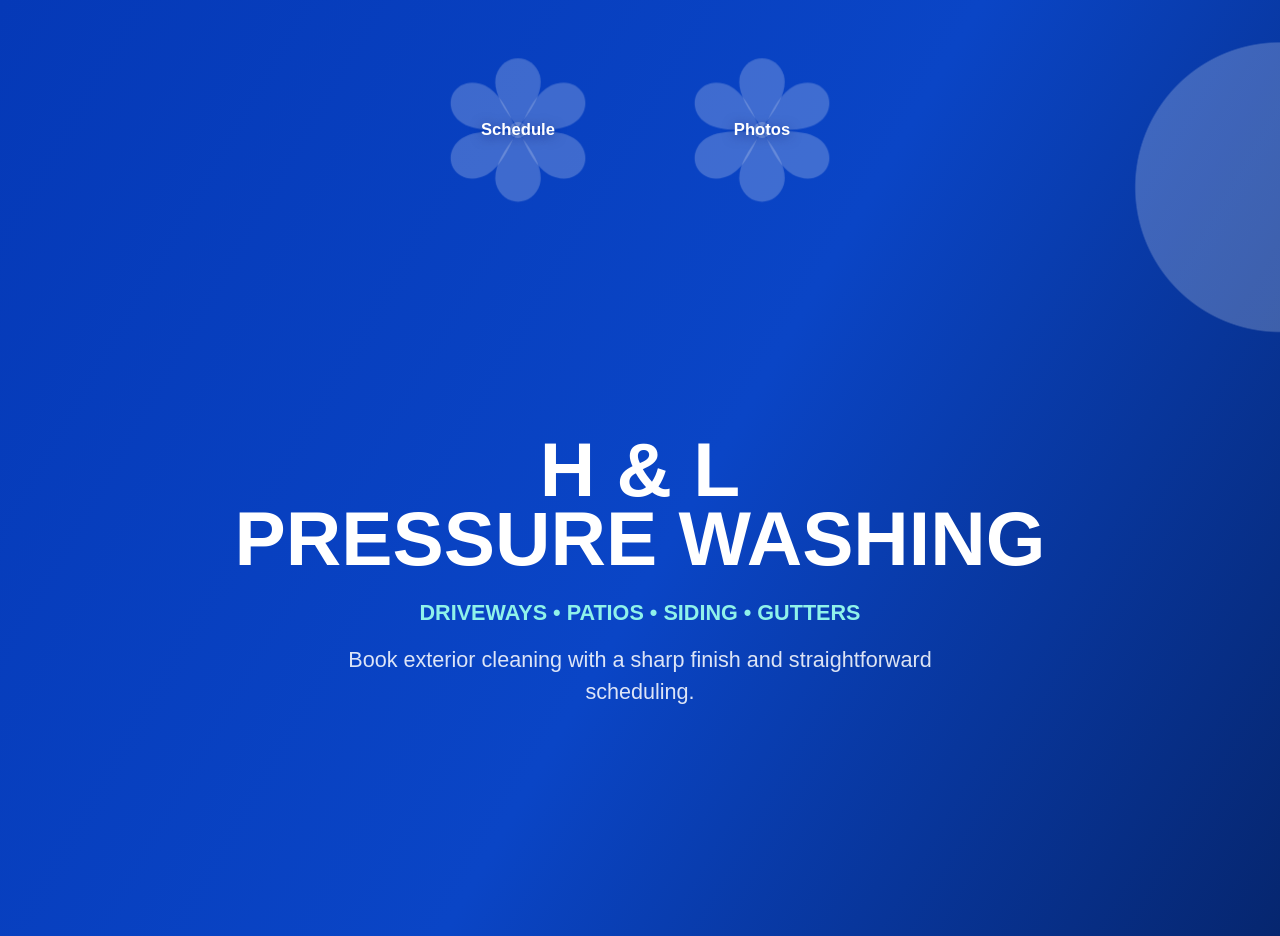
==== commit 7289290e: "Split schedule into separate page" ====
--- a/projects/HL-PRESSURE-WASHING/index.html
+++ b/projects/HL-PRESSURE-WASHING/index.html
@@ -3,14 +3,14 @@
 <head>
   <meta charset="utf-8">
   <meta name="viewport" content="width=device-width, initial-scale=1">
-  <title>Schedule | HL Pressure Washing</title>
+  <title>HL Pressure Washing</title>
   <link rel="stylesheet" href="assets/styles.css">
 </head>
 <body>
   <div class="site-shell">
     <header class="topbar landing-topbar">
       <nav class="icon-nav" aria-label="Main navigation">
-        <a class="icon-link" href="#schedule-form" aria-label="Go to scheduling">
+        <a class="icon-link" href="schedule.html" aria-label="Go to scheduling">
           <svg class="droplet-logo" viewBox="0 0 128 128" aria-hidden="true">
             <path class="droplet-petal petal-1" d="M64 62C49 43 42 29 45 17 48 7 56 2 64 2s16 5 19 15c3 12-4 26-19 45Z"/>
             <path class="droplet-petal petal-2" d="M66 63c9-23 19-36 31-39 10-3 19 1 23 8s3 17-5 24c-9 8-25 9-49 7Z"/>
@@ -38,8 +38,8 @@
     </header>
 
     <main class="hero hero-simple">
-      <section class="hero-copy hero-centered" aria-labelledby="schedule-title">
-        <h1 id="schedule-title">
+      <section class="hero-copy hero-centered" aria-labelledby="home-title">
+        <h1 id="home-title">
           <span>H &amp; L</span>
           <span>Pressure Washing</span>
         </h1>
@@ -49,86 +49,6 @@
     </main>
   </div>
 
-  <section class="page-shell" id="schedule-form">
-    <div class="page-title">
-      <h1>Schedule</h1>
-      <p>Send the job details and preferred timing for a fast estimate.</p>
-    </div>
-    <div class="page-grid">
-      <form class="form-panel" id="schedule-request-form" action="mailto:hlpressurwashing@gmail.com,landon.paul.leblanc@gmail.com,moralfamily@gmail.com" method="post" enctype="text/plain">
-        <div class="form-grid">
-          <div class="field">
-            <label for="name">Name</label>
-            <input id="name" name="name" autocomplete="name" required>
-          </div>
-          <div class="field">
-            <label for="phone">Phone</label>
-            <input id="phone" name="phone" autocomplete="tel" required>
-          </div>
-          <div class="field full">
-            <label for="address">Service address</label>
-            <input id="address" name="address" autocomplete="street-address">
-          </div>
-          <div class="field">
-            <label for="service">Service</label>
-            <select id="service" name="service">
-              <option>Driveway cleaning</option>
-              <option>Patio cleaning</option>
-              <option>Siding wash</option>
-              <option>Gutter cleaning</option>
-              <option>Full exterior wash</option>
-            </select>
-          </div>
-          <div class="field">
-            <label for="date">Preferred date</label>
-            <input id="date" name="preferred_date" type="date">
-          </div>
-          <div class="field">
-            <label for="time">Preferred time</label>
-            <select id="time" name="preferred_time">
-              <option>Morning</option>
-              <option>Afternoon</option>
-              <option>Evening</option>
-              <option>First available</option>
-            </select>
-          </div>
-          <div class="field full">
-            <label for="notes">Notes</label>
-            <textarea id="notes" name="notes" placeholder="Gate codes, surface size, problem areas, or best time to call"></textarea>
-          </div>
-        </div>
-        <div class="page-actions">
-          <button class="button" type="submit">
-            <svg aria-hidden="true"><use href="assets/hl-burst.svg#burst"></use></svg>
-            Send request
-          </button>
-          <a class="button secondary" href="work.html">
-            <svg aria-hidden="true"><use href="assets/hl-burst.svg#burst"></use></svg>
-            See pictures
-          </a>
-        </div>
-      </form>
-
-      <aside class="info-panel">
-        <h2>Contact</h2>
-        <div class="info-list">
-          <div class="info-item">
-            <button class="burst-button" type="button" aria-label="Spin icon for request details"><svg aria-hidden="true"><use href="assets/hl-burst.svg#burst"></use></svg></button>
-            <div><strong>Landon</strong><p><a href="tel:+13374519553">337-451-9553</a> · <a href="sms:+13374519553">Text Landon</a></p></div>
-          </div>
-          <div class="info-item">
-            <button class="burst-button" type="button" aria-label="Spin icon for estimate"><svg aria-hidden="true"><use href="assets/hl-burst.svg#burst"></use></svg></button>
-            <div><strong>Hunter</strong><p><a href="tel:+13372583336">337-258-3336</a> · <a href="sms:+13372583336">Text Hunter</a></p></div>
-          </div>
-          <div class="info-item">
-            <button class="burst-button" type="button" aria-label="Spin icon for clean result"><svg aria-hidden="true"><use href="assets/hl-burst.svg#burst"></use></svg></button>
-            <div><strong>Email</strong><p><a href="mailto:hlpressurwashing@gmail.com,landon.paul.leblanc@gmail.com,moralfamily@gmail.com">Send a request</a></p></div>
-          </div>
-        </div>
-      </aside>
-    </div>
-  </section>
-
   <script src="assets/site.js"></script>
 </body>
 </html>
--- a/projects/HL-PRESSURE-WASHING/assets/styles.css
+++ b/projects/HL-PRESSURE-WASHING/assets/styles.css
@@ -126,10 +126,22 @@
   display: grid;
   place-items: center;
   pointer-events: none;
-  background:
-    radial-gradient(circle at var(--start-x) var(--start-y), var(--blue-deep) 0 0, rgba(6, 38, 111, 0) 0);
-  animation: transition-wash 1300ms cubic-bezier(0.16, 0.82, 0.25, 1) forwards;
-  will-change: background, opacity;
+  overflow: hidden;
+}
+
+.page-transition::before {
+  content: "";
+  position: fixed;
+  left: var(--start-x);
+  top: var(--start-y);
+  width: 100vmax;
+  height: 100vmax;
+  border-radius: 50%;
+  background: var(--blue-deep);
+  transform: translate(-50%, -50%) scale(0);
+  transform-origin: center;
+  animation: transition-cover 1250ms cubic-bezier(0.16, 0.82, 0.25, 1) forwards;
+  will-change: transform;
 }
 
 .page-transition-mark {
@@ -143,7 +155,7 @@
   color: rgba(255, 255, 255, 0.22);
   transform: translate(-50%, -50%);
   transform-origin: center;
-  animation: transition-mark 1300ms cubic-bezier(0.16, 0.82, 0.25, 1) forwards;
+  animation: transition-mark 1250ms cubic-bezier(0.16, 0.82, 0.25, 1) forwards;
   will-change: transform, opacity;
 }
 
@@ -153,15 +165,9 @@
   fill: currentColor;
 }
 
-@keyframes transition-wash {
-  0% {
-    background:
-      radial-gradient(circle at var(--start-x) var(--start-y), var(--blue-deep) 0 0, rgba(6, 38, 111, 0) 0);
-  }
-
+@keyframes transition-cover {
   100% {
-    background:
-      radial-gradient(circle at var(--start-x) var(--start-y), var(--blue-deep) 0 160vmax, rgba(6, 38, 111, 0) 160vmax);
+    transform: translate(-50%, -50%) scale(3);
   }
 }
 
@@ -173,12 +179,12 @@
 
   62% {
     opacity: 0.92;
-    transform: translate(-50%, -50%) rotate(300deg) scale(2.65);
+    transform: translate(-50%, -50%) rotate(260deg) scale(2.35);
   }
 
   100% {
     opacity: 0;
-    transform: translate(-50%, -50%) rotate(520deg) scale(3.2);
+    transform: translate(-50%, -50%) rotate(430deg) scale(2.9);
     color: var(--blue-deep);
   }
 }
@@ -263,7 +269,7 @@
 
 .icon-link:hover .droplet-petal,
 .icon-link:focus-visible .droplet-petal {
-  animation: petal-catch-up 1.9s ease-in-out infinite;
+  animation: petal-catch-up 2.8s ease-in-out infinite;
 }
 
 .icon-link:hover .petal-2,
@@ -304,11 +310,11 @@
   }
 
   34% {
-    transform: rotate(-7deg) scaleX(0.94) scaleY(1.03);
+    transform: rotate(-2.5deg) scaleX(0.98) scaleY(1.01);
   }
 
   68% {
-    transform: rotate(5deg) scaleX(1.04) scaleY(0.98);
+    transform: rotate(2deg) scaleX(1.015) scaleY(0.995);
   }
 }
 
@@ -772,6 +778,7 @@
   .burst-button.is-spinning svg,
   .page-transition,
   .page-transition-mark,
+  .page-transition::before,
   .icon-link svg {
     animation-duration: 1ms;
     transition-duration: 1ms;
